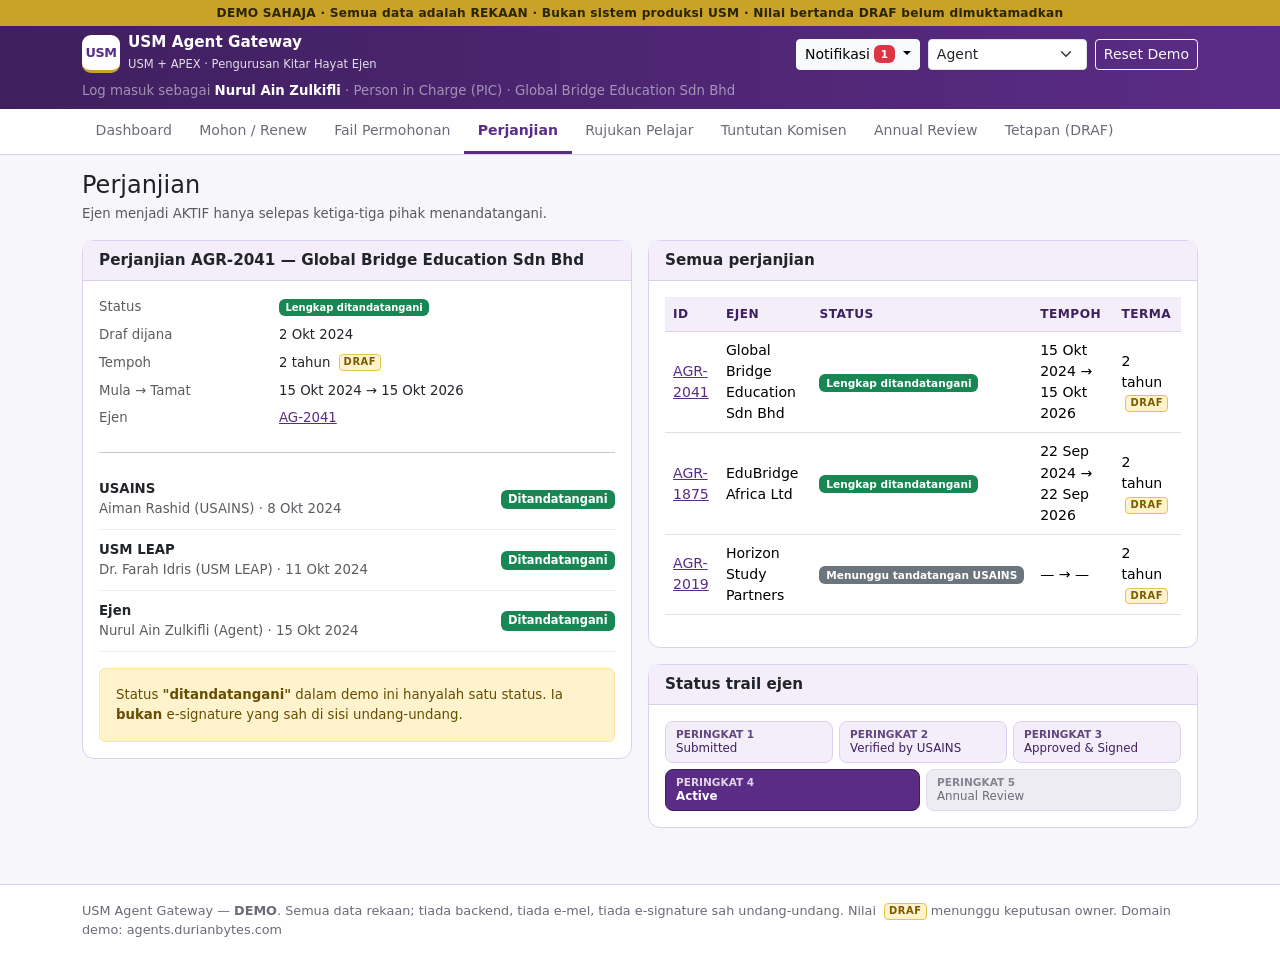
==== pages/agreement.html @ 53996b20 "Golden path hujung-ke-hujung boleh diklik (LANGKAH 2) 10 skrin + chrome bersama, tema ungu USM+APEX," ====
<!doctype html>
<html lang="ms">
<head>
  <meta charset="utf-8">
  <meta name="viewport" content="width=device-width, initial-scale=1">
  <title>Perjanjian — USM Agent Gateway (DEMO)</title>
  <meta name="robots" content="noindex">
  <link rel="stylesheet" href="https://cdn.jsdelivr.net/npm/bootstrap@5.3.3/dist/css/bootstrap.min.css">
  <link rel="stylesheet" href="../assets/css/app.css">
</head>
<body>
  <!-- Chrome bersama disuntik oleh js/components/topbar.js + sidenav.js -->
  <div id="chrome-top"></div>

  <div class="container-xl py-3">
    <main id="page"></main>
  </div>

  <div id="chrome-bottom"></div>
  <div id="toast-host" class="toast-host"></div>

  <script src="https://cdn.jsdelivr.net/npm/bootstrap@5.3.3/dist/js/bootstrap.bundle.min.js"></script>
  <script src="../data/seed.js"></script>
  <script src="../js/store.js"></script>
  <script src="../js/workflow.js"></script>
  <script src="../js/components/list-card.js"></script>
  <script src="../js/components/sla-chip.js"></script>
  <script src="../js/components/status-trail.js"></script>
  <script src="../js/components/topbar.js"></script>
  <script src="../js/components/sidenav.js"></script>
  <script src="../js/app.js"></script>
  <script src="../js/pages/agreement.js"></script>
  <script>USMDEMO.App.boot('agreement');</script>
</body>
</html>
---- assets/css/app.css ----
/* app.css — tema ungu USM + APEX di atas Bootstrap 5.
   Semua warna rekaan demo; sahkan dengan panduan jenama USM sebenar. */

:root {
  --usm-purple: #5b2c86;
  --usm-purple-dark: #3f1f5e;
  --usm-purple-soft: #f3eefa;
  --usm-purple-line: #ddd0ee;
  --apex-gold: #c9a227;
  --ink: #212129;
  --muted: #6b6b78;
}

body {
  background: #f7f6fb;
  color: var(--ink);
  font-size: 0.95rem;
}

a { color: var(--usm-purple); }
a:hover { color: var(--usm-purple-dark); }

/* --- Top bar ---------------------------------------------------------- */
.usm-topbar {
  background: linear-gradient(90deg, var(--usm-purple-dark), var(--usm-purple));
  color: #fff;
}
.usm-topbar a { color: #fff; text-decoration: none; }
.usm-brand-mark {
  width: 38px; height: 38px; border-radius: 9px;
  background: #fff; color: var(--usm-purple);
  display: flex; align-items: center; justify-content: center;
  font-weight: 700; font-size: 0.8rem; letter-spacing: -0.5px;
  border-bottom: 3px solid var(--apex-gold);
}
.usm-brand-title { font-weight: 600; line-height: 1.15; }
.usm-brand-sub { font-size: 0.72rem; opacity: 0.85; }

.usm-demo-strip {
  background: var(--apex-gold);
  color: #2b2405;
  font-size: 0.76rem;
  font-weight: 600;
  letter-spacing: 0.02em;
}

/* --- Navigasi --------------------------------------------------------- */
.usm-nav {
  background: #fff;
  border-bottom: 1px solid var(--usm-purple-line);
  overflow-x: auto;
  white-space: nowrap;
}
.usm-nav .nav-link {
  color: var(--muted);
  font-size: 0.88rem;
  padding: 0.65rem 0.85rem;
  border-bottom: 3px solid transparent;
}
.usm-nav .nav-link:hover { color: var(--usm-purple); }
.usm-nav .nav-link.active {
  color: var(--usm-purple);
  font-weight: 600;
  border-bottom-color: var(--usm-purple);
}

/* --- Kad -------------------------------------------------------------- */
.card { border: 1px solid var(--usm-purple-line); border-radius: 12px; }
.card-header {
  background: var(--usm-purple-soft);
  border-bottom: 1px solid var(--usm-purple-line);
  font-weight: 600;
}
.usm-kpi .display-6 { color: var(--usm-purple); font-weight: 600; }

.btn-usm { background: var(--usm-purple); border-color: var(--usm-purple); color: #fff; }
.btn-usm:hover { background: var(--usm-purple-dark); border-color: var(--usm-purple-dark); color: #fff; }
.btn-outline-usm { border-color: var(--usm-purple); color: var(--usm-purple); }
.btn-outline-usm:hover { background: var(--usm-purple); color: #fff; }

/* --- Lencana DRAF ------------------------------------------------------ */
.draf-badge {
  display: inline-block;
  background: #fff3cd;
  color: #7a5b00;
  border: 1px solid #e6c34a;
  border-radius: 4px;
  font-size: 0.62rem;
  font-weight: 700;
  letter-spacing: 0.06em;
  padding: 0 4px;
  vertical-align: middle;
  margin-left: 4px;
  text-transform: uppercase;
  cursor: help;
}

/* --- Chip SLA --------------------------------------------------------- */
.sla-chip {
  display: inline-block;
  border-radius: 999px;
  font-size: 0.72rem;
  font-weight: 600;
  padding: 2px 10px;
  border: 1px solid transparent;
  white-space: nowrap;
}
.sla-ok { background: #e6f6ec; color: #17603a; border-color: #b7e3c8; }
.sla-warning { background: #fff5e0; color: #7a5100; border-color: #f0d08a; }
.sla-late { background: #fdeaea; color: #8c1d1d; border-color: #f2b7b7; }

/* --- Status trail ----------------------------------------------------- */
.trail { display: flex; gap: 6px; flex-wrap: wrap; }
.trail-step {
  flex: 1 1 130px;
  min-width: 120px;
  border-radius: 8px;
  padding: 6px 10px;
  font-size: 0.74rem;
  line-height: 1.25;
  background: #eeecf3;
  color: var(--muted);
  border: 1px solid #e0dde8;
}
.trail-step .trail-num { font-weight: 700; display: block; font-size: 0.66rem; opacity: 0.8; }
.trail-step.done { background: var(--usm-purple-soft); color: var(--usm-purple-dark); border-color: var(--usm-purple-line); }
.trail-step.current {
  background: var(--usm-purple); color: #fff; border-color: var(--usm-purple-dark);
  font-weight: 600;
}

/* --- Jadual → kad pada mobile ----------------------------------------- */
.table-usm { font-size: 0.88rem; }
.table-usm thead th {
  background: var(--usm-purple-soft);
  color: var(--usm-purple-dark);
  font-size: 0.76rem;
  text-transform: uppercase;
  letter-spacing: 0.04em;
  border-bottom: 1px solid var(--usm-purple-line);
  white-space: nowrap;
}

@media (max-width: 767.98px) {
  .table-stack thead { display: none; }
  .table-stack tbody tr {
    display: block;
    border: 1px solid var(--usm-purple-line);
    border-radius: 10px;
    margin-bottom: 10px;
    background: #fff;
    padding: 6px 4px;
  }
  .table-stack tbody td {
    display: flex;
    justify-content: space-between;
    gap: 12px;
    border: 0;
    padding: 5px 10px;
  }
  .table-stack tbody td::before {
    content: attr(data-label);
    font-size: 0.72rem;
    text-transform: uppercase;
    letter-spacing: 0.04em;
    color: var(--muted);
    font-weight: 600;
    flex: 0 0 42%;
  }
}

/* --- Lain-lain -------------------------------------------------------- */
.usm-doc-row { border-bottom: 1px solid #eee; padding: 10px 0; }
.usm-doc-row:last-child { border-bottom: 0; }
.usm-log-item { border-left: 3px solid var(--usm-purple-line); padding: 4px 0 10px 12px; }
.usm-log-item small { color: var(--muted); }

.usm-footer {
  border-top: 1px solid var(--usm-purple-line);
  background: #fff;
  color: var(--muted);
  font-size: 0.8rem;
}

.toast-host { position: fixed; right: 12px; bottom: 12px; z-index: 1080; max-width: 340px; }

.wizard-step { display: none; }
.wizard-step.active { display: block; }

@media (max-width: 400px) {
  .usm-brand-sub { display: none; }
  body { font-size: 0.9rem; }
}
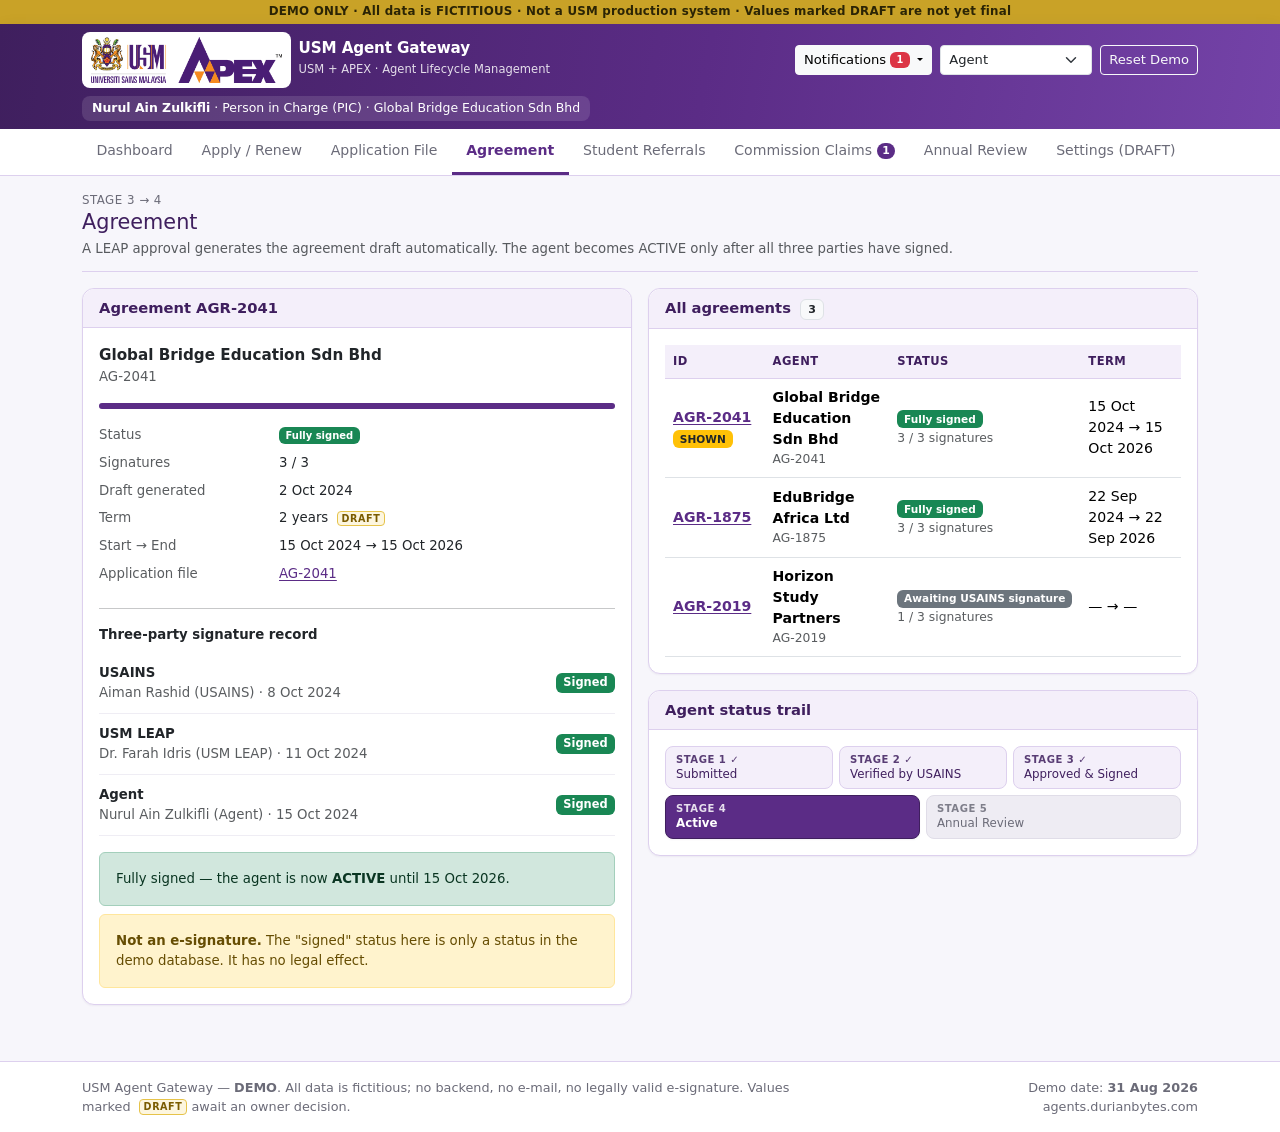
==== commit 6288718f: "Kemas kini shell HTML dan ujian untuk UI English Shell halaman: - lang="ms" -> lang="en" pada index." ====
--- a/pages/agreement.html
+++ b/pages/agreement.html
@@ -1,15 +1,15 @@
 <!doctype html>
-<html lang="ms">
+<html lang="en">
 <head>
   <meta charset="utf-8">
   <meta name="viewport" content="width=device-width, initial-scale=1">
-  <title>Perjanjian — USM Agent Gateway (DEMO)</title>
+  <title>Agreement — USM Agent Gateway (DEMO)</title>
   <meta name="robots" content="noindex">
   <link rel="stylesheet" href="https://cdn.jsdelivr.net/npm/bootstrap@5.3.3/dist/css/bootstrap.min.css">
   <link rel="stylesheet" href="../assets/css/app.css">
 </head>
 <body>
-  <!-- Chrome bersama disuntik oleh js/components/topbar.js + sidenav.js -->
+  <!-- Shared chrome injected by js/components/topbar.js + sidenav.js -->
   <div id="chrome-top"></div>
 
   <div class="container-xl py-3">
--- a/assets/css/app.css
+++ b/assets/css/app.css
@@ -1,48 +1,90 @@
 /* app.css — tema ungu USM + APEX di atas Bootstrap 5.
-   Semua warna rekaan demo; sahkan dengan panduan jenama USM sebenar. */
+   Palet rekaan demo; sahkan dengan panduan jenama USM sebenar sebelum
+   penggunaan rasmi (lihat assets/img/README.txt). */
 
 :root {
   --usm-purple: #5b2c86;
   --usm-purple-dark: #3f1f5e;
-  --usm-purple-soft: #f3eefa;
+  --usm-purple-mid: #7443a8;
+  --usm-purple-soft: #f4effa;
   --usm-purple-line: #ddd0ee;
   --apex-gold: #c9a227;
-  --ink: #212129;
+  --apex-gold-soft: #fdf6df;
+  --ink: #1f1f27;
   --muted: #6b6b78;
-}
+  --shadow-sm: 0 1px 2px rgba(63, 31, 94, .06);
+  --shadow-md: 0 4px 16px rgba(63, 31, 94, .08);
+}
+
+* { -webkit-tap-highlight-color: transparent; }
+
+/* Teks panjang tanpa ruang (laluan CONFIG_DRAFT, ID, e-mel, URL) tidak boleh
+   memaksa halaman menjadi lebih lebar daripada skrin. */
+body, .card, td, dd, .usm-log-item, .usm-doc-row, .kpi-sub, .form-text {
+  overflow-wrap: anywhere;
+  word-break: break-word;
+}
+.usm-nav { max-width: 100%; }
 
 body {
   background: #f7f6fb;
   color: var(--ink);
   font-size: 0.95rem;
-}
-
-a { color: var(--usm-purple); }
+  font-family: "Segoe UI", system-ui, -apple-system, "Helvetica Neue", Arial, sans-serif;
+}
+
+a { color: var(--usm-purple); text-underline-offset: 2px; }
 a:hover { color: var(--usm-purple-dark); }
 
-/* --- Top bar ---------------------------------------------------------- */
-.usm-topbar {
-  background: linear-gradient(90deg, var(--usm-purple-dark), var(--usm-purple));
-  color: #fff;
-}
-.usm-topbar a { color: #fff; text-decoration: none; }
-.usm-brand-mark {
-  width: 38px; height: 38px; border-radius: 9px;
-  background: #fff; color: var(--usm-purple);
-  display: flex; align-items: center; justify-content: center;
-  font-weight: 700; font-size: 0.8rem; letter-spacing: -0.5px;
-  border-bottom: 3px solid var(--apex-gold);
-}
-.usm-brand-title { font-weight: 600; line-height: 1.15; }
-.usm-brand-sub { font-size: 0.72rem; opacity: 0.85; }
-
+h1, h2, h3, h4, h5, h6 { color: var(--usm-purple-dark); }
+
+:focus-visible { outline: 2px solid var(--usm-purple); outline-offset: 2px; }
+
+/* --- Jalur demo + top bar --------------------------------------------- */
 .usm-demo-strip {
   background: var(--apex-gold);
   color: #2b2405;
-  font-size: 0.76rem;
+  font-size: 0.74rem;
   font-weight: 600;
   letter-spacing: 0.02em;
-}
+  line-height: 1.35;
+}
+
+.usm-topbar {
+  background: linear-gradient(100deg, var(--usm-purple-dark) 0%, var(--usm-purple) 55%, var(--usm-purple-mid) 100%);
+  color: #fff;
+  box-shadow: var(--shadow-md);
+}
+.usm-topbar a { color: #fff; text-decoration: none; }
+.usm-topbar a:hover { color: #fff; opacity: .9; }
+/* Logo rasmi ialah artwork ungu/oren gelap dengan latar telus, jadi ia perlu
+   plat putih supaya kekal terbaca di atas top bar ungu. Jangan buang plat itu
+   tanpa menguji semula. */
+.usm-logo {
+  height: 46px;
+  width: auto;
+  max-width: 100%;
+  background: #fff;
+  border-radius: 8px;
+  padding: 5px 9px;
+  box-sizing: content-box;
+}
+.usm-brand-title { font-weight: 600; line-height: 1.15; letter-spacing: -0.01em; }
+.usm-brand-sub { font-size: 0.72rem; opacity: 0.85; }
+
+.usm-whoami {
+  background: rgba(255, 255, 255, .12);
+  border-radius: 8px;
+  font-size: 0.78rem;
+  padding: 3px 10px;
+}
+
+.usm-topbar .form-select-sm,
+.usm-topbar .btn-sm { font-size: 0.82rem; }
+
+.notif-item { max-width: 320px; white-space: normal; }
+.notif-item + .notif-item { border-top: 1px solid #eee; }
+.notif-unread { border-left: 3px solid var(--usm-purple); }
 
 /* --- Navigasi --------------------------------------------------------- */
 .usm-nav {
@@ -50,50 +92,105 @@
   border-bottom: 1px solid var(--usm-purple-line);
   overflow-x: auto;
   white-space: nowrap;
-}
+  scrollbar-width: thin;
+}
+.usm-nav::-webkit-scrollbar { height: 3px; }
+.usm-nav::-webkit-scrollbar-thumb { background: var(--usm-purple-line); }
 .usm-nav .nav-link {
   color: var(--muted);
   font-size: 0.88rem;
-  padding: 0.65rem 0.85rem;
+  padding: 0.7rem 0.9rem;
   border-bottom: 3px solid transparent;
-}
-.usm-nav .nav-link:hover { color: var(--usm-purple); }
+  transition: color .12s ease, border-color .12s ease;
+}
+.usm-nav .nav-link:hover { color: var(--usm-purple); background: var(--usm-purple-soft); }
 .usm-nav .nav-link.active {
   color: var(--usm-purple);
   font-weight: 600;
   border-bottom-color: var(--usm-purple);
 }
+.usm-nav .nav-link .nav-count {
+  display: inline-block;
+  min-width: 18px;
+  margin-left: 5px;
+  padding: 0 5px;
+  border-radius: 9px;
+  background: var(--usm-purple);
+  color: #fff;
+  font-size: 0.68rem;
+  font-weight: 700;
+  text-align: center;
+  vertical-align: 1px;
+}
+
+/* --- Tajuk halaman ---------------------------------------------------- */
+.page-head { border-bottom: 1px solid var(--usm-purple-line); padding-bottom: .75rem; }
+.page-head h1 { font-size: 1.3rem; margin-bottom: .2rem; }
+.breadcrumb-mini { font-size: .74rem; color: var(--muted); letter-spacing: .04em; text-transform: uppercase; }
 
 /* --- Kad -------------------------------------------------------------- */
-.card { border: 1px solid var(--usm-purple-line); border-radius: 12px; }
+.card {
+  border: 1px solid var(--usm-purple-line);
+  border-radius: 12px;
+  box-shadow: var(--shadow-sm);
+}
 .card-header {
   background: var(--usm-purple-soft);
   border-bottom: 1px solid var(--usm-purple-line);
   font-weight: 600;
-}
-.usm-kpi .display-6 { color: var(--usm-purple); font-weight: 600; }
+  font-size: 0.92rem;
+  color: var(--usm-purple-dark);
+  border-radius: 12px 12px 0 0 !important;
+}
+.card-accent { border-left: 4px solid var(--usm-purple); }
+
+.usm-kpi .kpi-value { color: var(--usm-purple); font-weight: 600; font-size: 1.9rem; line-height: 1.1; }
+.usm-kpi .kpi-label { font-size: .74rem; text-transform: uppercase; letter-spacing: .05em; color: var(--muted); }
+.usm-kpi .kpi-sub { font-size: .76rem; color: var(--muted); }
 
 .btn-usm { background: var(--usm-purple); border-color: var(--usm-purple); color: #fff; }
-.btn-usm:hover { background: var(--usm-purple-dark); border-color: var(--usm-purple-dark); color: #fff; }
-.btn-outline-usm { border-color: var(--usm-purple); color: var(--usm-purple); }
+.btn-usm:hover, .btn-usm:focus { background: var(--usm-purple-dark); border-color: var(--usm-purple-dark); color: #fff; }
+.btn-outline-usm { border-color: var(--usm-purple); color: var(--usm-purple); background: #fff; }
 .btn-outline-usm:hover { background: var(--usm-purple); color: #fff; }
 
 /* --- Lencana DRAF ------------------------------------------------------ */
 .draf-badge {
   display: inline-block;
-  background: #fff3cd;
+  background: var(--apex-gold-soft);
   color: #7a5b00;
   border: 1px solid #e6c34a;
   border-radius: 4px;
-  font-size: 0.62rem;
+  font-size: 0.6rem;
   font-weight: 700;
   letter-spacing: 0.06em;
   padding: 0 4px;
+  line-height: 1.45;
   vertical-align: middle;
   margin-left: 4px;
   text-transform: uppercase;
   cursor: help;
-}
+  white-space: nowrap;
+}
+.draf-badge:focus { outline: 2px solid var(--apex-gold); }
+
+/* Penanda "demo vs produksi" pada amaun komisen (snapshot kadar). */
+.snap-mark {
+  display: inline-flex;
+  align-items: center;
+  justify-content: center;
+  width: 14px; height: 14px;
+  border-radius: 50%;
+  background: var(--usm-purple-soft);
+  color: var(--usm-purple);
+  border: 1px solid var(--usm-purple-line);
+  font-size: 0.6rem;
+  font-weight: 700;
+  font-style: italic;
+  vertical-align: middle;
+  margin-left: 4px;
+  cursor: help;
+}
+.snap-mark:focus { outline: 2px solid var(--usm-purple); outline-offset: 1px; }
 
 /* --- Chip SLA --------------------------------------------------------- */
 .sla-chip {
@@ -109,37 +206,42 @@
 .sla-warning { background: #fff5e0; color: #7a5100; border-color: #f0d08a; }
 .sla-late { background: #fdeaea; color: #8c1d1d; border-color: #f2b7b7; }
 
-/* --- Status trail ----------------------------------------------------- */
+/* --- Status trail 5-peringkat ----------------------------------------- */
 .trail { display: flex; gap: 6px; flex-wrap: wrap; }
 .trail-step {
   flex: 1 1 130px;
-  min-width: 120px;
+  min-width: 118px;
   border-radius: 8px;
-  padding: 6px 10px;
+  padding: 7px 10px;
   font-size: 0.74rem;
   line-height: 1.25;
   background: #eeecf3;
   color: var(--muted);
   border: 1px solid #e0dde8;
 }
-.trail-step .trail-num { font-weight: 700; display: block; font-size: 0.66rem; opacity: 0.8; }
+.trail-step .trail-num { font-weight: 700; display: block; font-size: 0.63rem; opacity: 0.85; letter-spacing: .05em; }
 .trail-step.done { background: var(--usm-purple-soft); color: var(--usm-purple-dark); border-color: var(--usm-purple-line); }
+.trail-step.done .trail-num::after { content: ' ✓'; }
 .trail-step.current {
   background: var(--usm-purple); color: #fff; border-color: var(--usm-purple-dark);
   font-weight: 600;
+  box-shadow: var(--shadow-sm);
 }
 
 /* --- Jadual → kad pada mobile ----------------------------------------- */
-.table-usm { font-size: 0.88rem; }
+.table-usm { font-size: 0.88rem; margin-bottom: 0; }
 .table-usm thead th {
   background: var(--usm-purple-soft);
   color: var(--usm-purple-dark);
-  font-size: 0.76rem;
+  font-size: 0.72rem;
   text-transform: uppercase;
   letter-spacing: 0.04em;
   border-bottom: 1px solid var(--usm-purple-line);
   white-space: nowrap;
-}
+  font-weight: 600;
+}
+.table-usm tbody tr:hover { background: #fbfaff; }
+.table-usm td { vertical-align: middle; }
 
 @media (max-width: 767.98px) {
   .table-stack thead { display: none; }
@@ -149,30 +251,49 @@
     border-radius: 10px;
     margin-bottom: 10px;
     background: #fff;
-    padding: 6px 4px;
+    padding: 6px 2px;
+    box-shadow: var(--shadow-sm);
   }
+  .table-stack tbody tr:hover { background: #fff; }
+  /* Label di atas, nilai di bawah — lebih selamat pada 360px daripada susunan
+     kiri/kanan, kerana lencana dan teks panjang tidak boleh memaksa lebar. */
   .table-stack tbody td {
-    display: flex;
-    justify-content: space-between;
-    gap: 12px;
+    display: block;
     border: 0;
-    padding: 5px 10px;
+    padding: 6px 10px;
+    text-align: left;
   }
   .table-stack tbody td::before {
     content: attr(data-label);
-    font-size: 0.72rem;
+    display: block;
+    font-size: 0.66rem;
     text-transform: uppercase;
     letter-spacing: 0.04em;
     color: var(--muted);
     font-weight: 600;
-    flex: 0 0 42%;
+    margin-bottom: 2px;
   }
-}
-
-/* --- Lain-lain -------------------------------------------------------- */
-.usm-doc-row { border-bottom: 1px solid #eee; padding: 10px 0; }
-.usm-doc-row:last-child { border-bottom: 0; }
-.usm-log-item { border-left: 3px solid var(--usm-purple-line); padding: 4px 0 10px 12px; }
+  .table-stack tbody td .badge { white-space: normal; }
+  .table-stack tbody td:empty { display: none; }
+  .table-responsive { overflow-x: visible; }
+}
+
+/* --- Dokumen, log, footer --------------------------------------------- */
+.usm-doc-row { border-bottom: 1px solid #efedf4; padding: 10px 0; }
+.usm-doc-row:first-child { padding-top: 0; }
+.usm-doc-row:last-child { border-bottom: 0; padding-bottom: 0; }
+
+.usm-log-item { border-left: 3px solid var(--usm-purple-line); padding: 2px 0 12px 12px; position: relative; }
+.usm-log-item::before {
+  content: '';
+  position: absolute;
+  left: -6px; top: 5px;
+  width: 9px; height: 9px;
+  border-radius: 50%;
+  background: #fff;
+  border: 2px solid var(--usm-purple);
+}
+.usm-log-item:last-child { padding-bottom: 0; }
 .usm-log-item small { color: var(--muted); }
 
 .usm-footer {
@@ -184,10 +305,41 @@
 
 .toast-host { position: fixed; right: 12px; bottom: 12px; z-index: 1080; max-width: 340px; }
 
+/* --- Wizard ----------------------------------------------------------- */
 .wizard-step { display: none; }
 .wizard-step.active { display: block; }
-
+.wizard-rail { display: flex; gap: 4px; margin-bottom: 1rem; }
+.wizard-rail .rail-item {
+  flex: 1;
+  font-size: .7rem;
+  text-align: center;
+  padding: 5px 2px;
+  border-radius: 6px;
+  background: #eeecf3;
+  color: var(--muted);
+  border: 1px solid #e0dde8;
+  line-height: 1.2;
+}
+.wizard-rail .rail-item.done { background: var(--usm-purple-soft); color: var(--usm-purple-dark); border-color: var(--usm-purple-line); }
+.wizard-rail .rail-item.current { background: var(--usm-purple); color: #fff; border-color: var(--usm-purple-dark); font-weight: 600; }
+
+/* --- 360px ------------------------------------------------------------ */
+@media (max-width: 575.98px) {
+  body { font-size: 0.92rem; }
+  .page-head h1 { font-size: 1.12rem; }
+  .usm-kpi .kpi-value { font-size: 1.5rem; }
+  .card-body { padding: .85rem; }
+  .trail-step { flex: 1 1 100%; min-width: 0; }
+  .usm-brand-sub { display: none; }
+  .usm-logo { height: 34px; padding: 4px 7px; }
+  .toast-host { left: 12px; right: 12px; max-width: none; }
+  .btn { white-space: normal; }
+}
 @media (max-width: 400px) {
-  .usm-brand-sub { display: none; }
-  body { font-size: 0.9rem; }
-}
+  .usm-topbar .form-select-sm, .usm-topbar .btn-sm { font-size: 0.76rem; }
+  .container-xl { padding-left: .7rem; padding-right: .7rem; }
+}
+
+@media print {
+  .usm-topbar, .usm-nav, .toast-host, .usm-demo-strip { display: none !important; }
+}
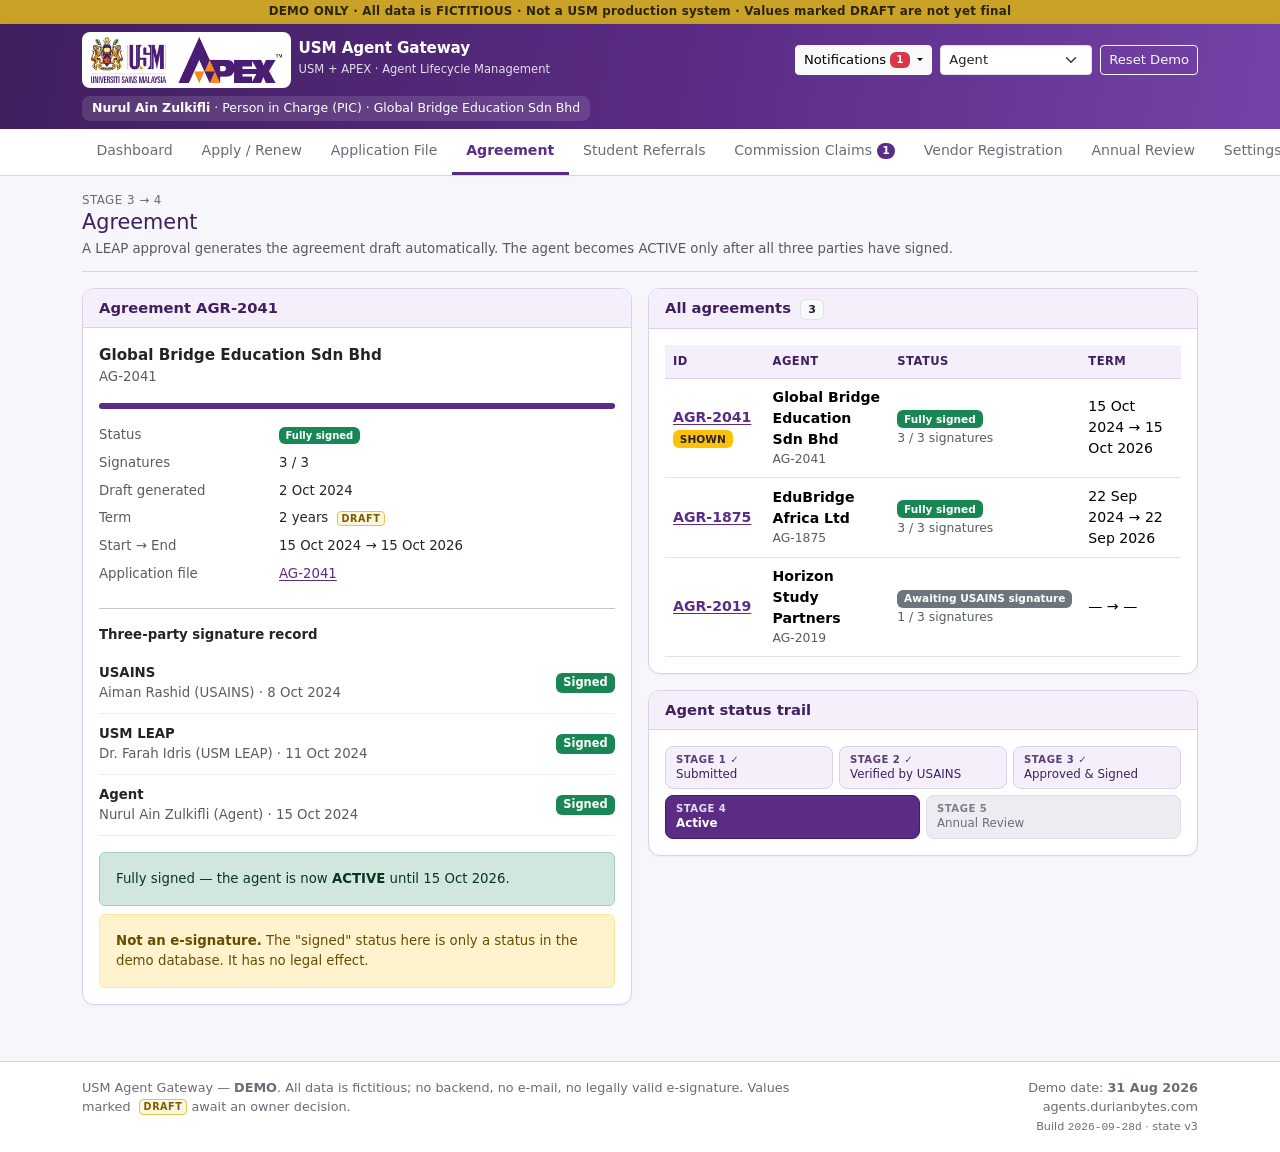
==== commit 950c0ef7: "Cop tag versi pada setiap rujukan aset tempatan untuk cache-busting Punca sebenar episod "butang tid" ====
--- a/pages/agreement.html
+++ b/pages/agreement.html
@@ -6,7 +6,7 @@
   <title>Agreement — USM Agent Gateway (DEMO)</title>
   <meta name="robots" content="noindex">
   <link rel="stylesheet" href="https://cdn.jsdelivr.net/npm/bootstrap@5.3.3/dist/css/bootstrap.min.css">
-  <link rel="stylesheet" href="../assets/css/app.css">
+  <link rel="stylesheet" href="../assets/css/app.css?v=2026-09-28d">
 </head>
 <body>
   <!-- Shared chrome injected by js/components/topbar.js + sidenav.js -->
@@ -20,16 +20,16 @@
   <div id="toast-host" class="toast-host"></div>
 
   <script src="https://cdn.jsdelivr.net/npm/bootstrap@5.3.3/dist/js/bootstrap.bundle.min.js"></script>
-  <script src="../data/seed.js"></script>
-  <script src="../js/store.js"></script>
-  <script src="../js/workflow.js"></script>
-  <script src="../js/components/list-card.js"></script>
-  <script src="../js/components/sla-chip.js"></script>
-  <script src="../js/components/status-trail.js"></script>
-  <script src="../js/components/topbar.js"></script>
-  <script src="../js/components/sidenav.js"></script>
-  <script src="../js/app.js"></script>
-  <script src="../js/pages/agreement.js"></script>
+  <script src="../data/seed.js?v=2026-09-28d"></script>
+  <script src="../js/store.js?v=2026-09-28d"></script>
+  <script src="../js/workflow.js?v=2026-09-28d"></script>
+  <script src="../js/components/list-card.js?v=2026-09-28d"></script>
+  <script src="../js/components/sla-chip.js?v=2026-09-28d"></script>
+  <script src="../js/components/status-trail.js?v=2026-09-28d"></script>
+  <script src="../js/components/topbar.js?v=2026-09-28d"></script>
+  <script src="../js/components/sidenav.js?v=2026-09-28d"></script>
+  <script src="../js/app.js?v=2026-09-28d"></script>
+  <script src="../js/pages/agreement.js?v=2026-09-28d"></script>
   <script>USMDEMO.App.boot('agreement');</script>
 </body>
 </html>
--- a/assets/css/app.css
+++ b/assets/css/app.css
@@ -340,6 +340,123 @@
   .container-xl { padding-left: .7rem; padding-right: .7rem; }
 }
 
+/* --- Borang batch Bendahari ------------------------------------------- */
+/* Jadual 19 lajur: biarkan ia menatal secara mendatar DI DALAM bekasnya
+   supaya halaman itu sendiri tidak melimpah pada 360px. */
+.bendahari-table { font-size: .74rem; white-space: nowrap; }
+.bendahari-table th {
+  background: var(--usm-purple-50, #f3eefb);
+  font-weight: 600;
+  vertical-align: middle;
+}
+.bendahari-head { border-left: 3px solid var(--usm-purple); padding-left: .6rem; }
+.signoff-block dt { font-weight: 400; }
+
+/* --- Print / Save as PDF ---------------------------------------------- */
+/* Blok pengepala borang: tersembunyi pada skrin, muncul hanya semasa cetak. */
+.print-only { display: none; }
+
+/* A4 portrait ialah lalai — borang vendor direka untuk muat elok padanya. */
+@page { size: A4 portrait; margin: 12mm; }
+
+/* Helaian batch 19 lajur terlalu lebar untuk portrait. Named page ini
+   memutarnya kepada landscape pada pelayar yang menyokong; yang tidak
+   menyokong hanya kekal portrait, jadi ia peningkatan progresif sahaja. */
+@page sheet-landscape { size: A4 landscape; margin: 10mm; }
+body.print-landscape { page: sheet-landscape; }
+
 @media print {
-  .usm-topbar, .usm-nav, .toast-host, .usm-demo-strip { display: none !important; }
-}
+  /* Sembunyikan chrome dan setiap kawalan skrin. */
+  .usm-demo-strip,
+  .usm-topbar,
+  .usm-nav,
+  .usm-footer,
+  .toast-host,
+  .no-print,
+  /* Setiap kawalan: butang tindakan, butang cetak, pautan bergaya butang.
+     Borang bercetak tidak boleh membawa butang. */
+  .btn,
+  button { display: none !important; }
+
+  .print-only { display: block !important; }
+
+  body { background: #fff; color: #000; }
+  .container-xl { max-width: none !important; padding: 0 !important; }
+
+  /* Susun atur dua lajur menjadi satu lajur supaya seksyen borang mengalir
+     ikut turutan: Part A -> B -> C -> Section 2 -> Section 3.
+     HANYA lajur susun atur (col-lg-*) — lajur medan borang (col-sm-*) mesti
+     kekal dua-per-baris, jika tidak borang jadi panjang berjela. */
+  .row > [class*='col-lg-'] {
+    width: 100% !important;
+    max-width: 100% !important;
+    flex: 0 0 100% !important;
+  }
+
+  /* Kad jadi blok borang yang kemas, tidak terbelah antara halaman. */
+  .card {
+    border: 1px solid #333 !important;
+    box-shadow: none !important;
+    margin-bottom: 8px !important;
+    break-inside: avoid;
+    page-break-inside: avoid;
+  }
+  .card-header {
+    background: #eee !important;
+    color: #000 !important;
+    font-weight: 600;
+    border-bottom: 1px solid #333 !important;
+    padding: 4px 8px !important;
+  }
+  .card-body { padding: 8px !important; }
+  .row.g-2 > *, .row.g-3 > * { padding-top: 2px !important; padding-bottom: 2px !important; }
+  dl.row { margin-bottom: 0 !important; }
+  dl.row dt, dl.row dd { margin-bottom: 1px !important; }
+  p { margin-bottom: 4px !important; }
+  hr { margin: 6px 0 !important; }
+
+  /* Medan borang: papar sebagai garisan isi, bukan kotak input skrin. */
+  .form-control,
+  .form-select {
+    border: 0 !important;
+    border-bottom: 1px solid #555 !important;
+    border-radius: 0 !important;
+    background: transparent !important;
+    padding: 1px 2px !important;
+    min-height: 0 !important;
+    color: #000 !important;
+  }
+  .form-label { margin-bottom: 0 !important; font-size: .68rem; color: #333; }
+
+  .page-head { display: none !important; }
+  .breadcrumb-mini, .alert { font-size: .7rem; }
+  .alert { border: 1px solid #999 !important; }
+
+  /* Pengepala borang bercetak. */
+  .print-sheet-head {
+    display: flex !important;
+    align-items: center;
+    gap: 10px;
+    border-bottom: 2px solid #000;
+    padding-bottom: 6px;
+    margin-bottom: 10px;
+  }
+  .print-logo { height: 42px; width: auto; }
+  .print-sheet-org { font-size: .68rem; font-weight: 700; letter-spacing: .04em; }
+  .print-sheet-title { font-size: .95rem; font-weight: 700; }
+  .print-sheet-code { font-size: .64rem; color: #333; }
+  .print-demo-note {
+    font-size: .62rem;
+    border: 1px solid #000;
+    padding: 2px 6px;
+    margin-bottom: 8px;
+    text-align: center;
+    font-weight: 600;
+  }
+
+  /* Helaian batch Bendahari. */
+  .table-responsive { overflow: visible !important; }
+  .bendahari-table { font-size: .52rem; white-space: normal !important; }
+  .bendahari-table th, .bendahari-table td { padding: 2px 3px !important; }
+  .signoff-block { break-inside: avoid; page-break-inside: avoid; }
+}
